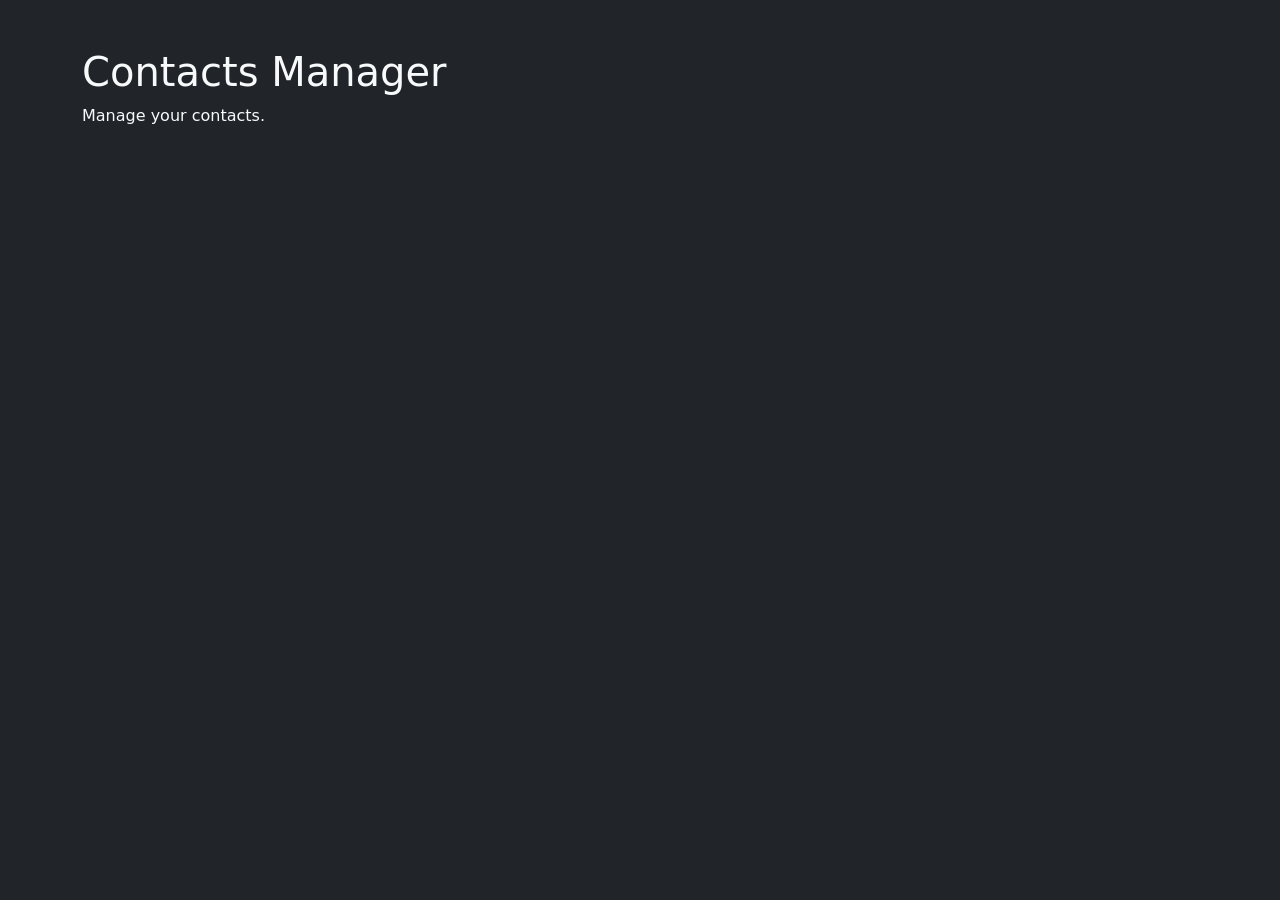
==== frontend/index.html @ 751b3348 "working on frontend structure, still in progress" ====
<!doctype html>
<html lang="en">
  <head>
    <meta charset="UTF-8" />
    <meta name="viewport" content="width=device-width, initial-scale=1.0" />

    <title>Contacts Manager</title>

    <!-- Bootstrap -->
    <link
      href="https://cdn.jsdelivr.net/npm/bootstrap@5.3.3/dist/css/bootstrap.min.css"
      rel="stylesheet"
    />
  </head>

  <body class="bg-dark text-light">
    <div class="container py-5">
      <h1>Contacts Manager</h1>
      <p>Manage your contacts.</p>
    </div>
  </body>
</html>
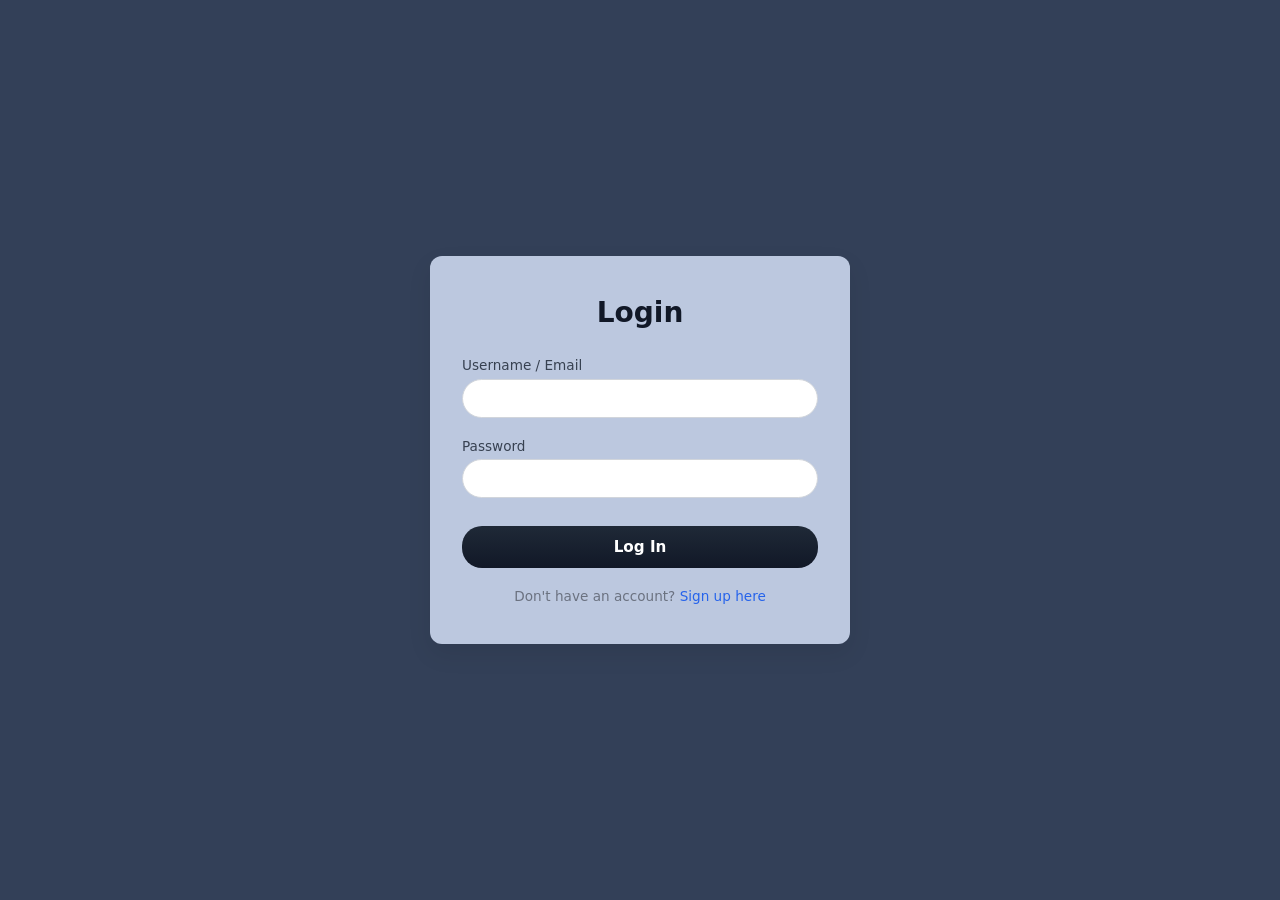
==== commit 88216828: "styled and visually functionally login and register pages" ====
--- a/frontend/index.html
+++ b/frontend/index.html
@@ -1,22 +1,32 @@
-<!doctype html>
+<!DOCTYPE html>
 <html lang="en">
-  <head>
-    <meta charset="UTF-8" />
-    <meta name="viewport" content="width=device-width, initial-scale=1.0" />
+<head>
+  <meta charset="UTF-8">
+  <meta name="viewport" content="width=device-width, initial-scale=1.0">
+  <title>Login</title>
+  <link rel="stylesheet" href="css/styles.css">
+</head>
+<body>
 
-    <title>Contacts Manager</title>
+  <main class="card">
+    <h1>Login</h1>
 
-    <!-- Bootstrap -->
-    <link
-      href="https://cdn.jsdelivr.net/npm/bootstrap@5.3.3/dist/css/bootstrap.min.css"
-      rel="stylesheet"
-    />
-  </head>
+    <form id="login-form">
+      <div class="form-group">
+        <label for="username">Username / Email</label>
+        <input type="text" id="username" name="username" required>
+      </div>
 
-  <body class="bg-dark text-light">
-    <div class="container py-5">
-      <h1>Contacts Manager</h1>
-      <p>Manage your contacts.</p>
-    </div>
-  </body>
-</html>
+      <div class="form-group">
+        <label for="password">Password</label>
+        <input type="password" id="password" name="password" required>
+      </div>
+
+      <button type="submit">Log In</button>
+    </form>
+
+    <p class="auth-link">Don't have an account? <a href="register.html">Sign up here</a></p>
+  </main>
+
+</body>
+</html>
--- a/frontend/css/styles.css
+++ b/frontend/css/styles.css
@@ -0,0 +1,94 @@
+* {
+  box-sizing: border-box;
+  margin: 0;
+  padding: 0;
+  font-family: system-ui, -apple-system, sans-serif;
+}
+
+body {
+  background-color: #334058;
+  display: flex;
+  align-items: center;
+  justify-content: center;
+  min-height: 100vh;
+}
+
+.card {
+  background: #bcc8df;
+  padding: 2.5rem 2rem;
+  border-radius: 12px;
+  box-shadow: 0 10px 25px rgba(0, 0, 0, 0.08);
+  width: 100%;
+  max-width: 420px;
+}
+
+.card h1 {
+  margin-bottom: 1.75rem;
+  text-align: center;
+  font-size: 1.75rem;
+  color: #111827;
+}
+
+.form-row {
+  display: flex;
+  gap: 0.75rem;
+}
+
+.form-group {
+  margin-bottom: 1.25rem;
+  flex: 1;
+}
+
+.form-group label {
+  display: block;
+  font-size: 0.85rem;
+  font-weight: 500;
+  color: #374151;
+  margin-bottom: 0.35rem;
+}
+
+.form-group input {
+  width: 100%;
+  padding: 0.65rem 0.85rem;
+  border: 1px solid #d1d5db;
+  border-radius: 20px;
+  outline: none;
+  font-size: 0.9rem;
+}
+
+.form-group input:focus {
+  border-color: #3b82f6;
+}
+
+button {
+  width: 100%;
+  padding: 0.75rem;
+  background: linear-gradient(180deg, #1f2937 0%, #111827 100%);
+  color: #ffffff;
+  border: none;
+  border-radius: 20px;
+  font-size: 0.95rem;
+  font-weight: 600;
+  cursor: pointer;
+  margin-top: 0.5rem;
+}
+
+button:hover {
+  background: #000000;
+}
+
+.auth-link {
+  margin-top: 1.25rem;
+  text-align: center;
+  font-size: 0.85rem;
+  color: #6b7280;
+}
+
+.auth-link a {
+  color: #2563eb;
+  text-decoration: none;
+}
+
+.auth-link a:hover {
+  text-decoration: underline;
+}
